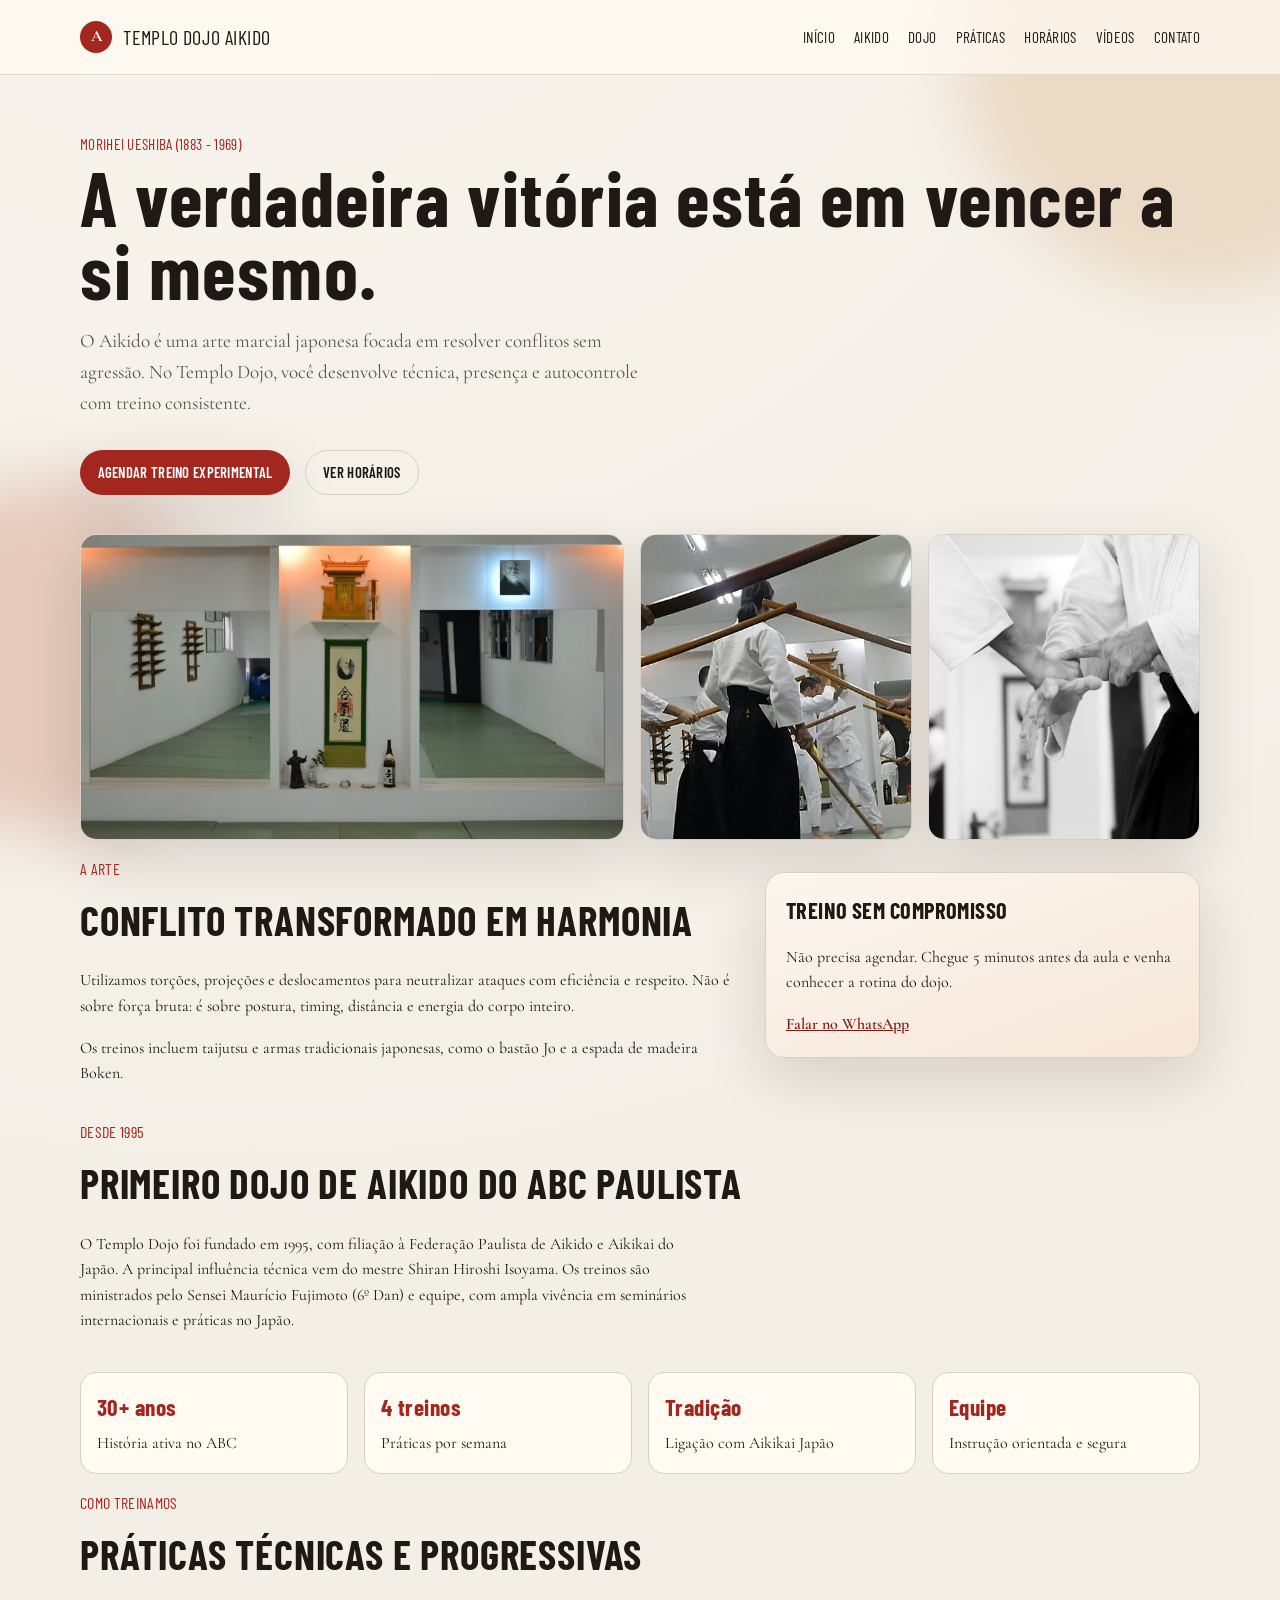
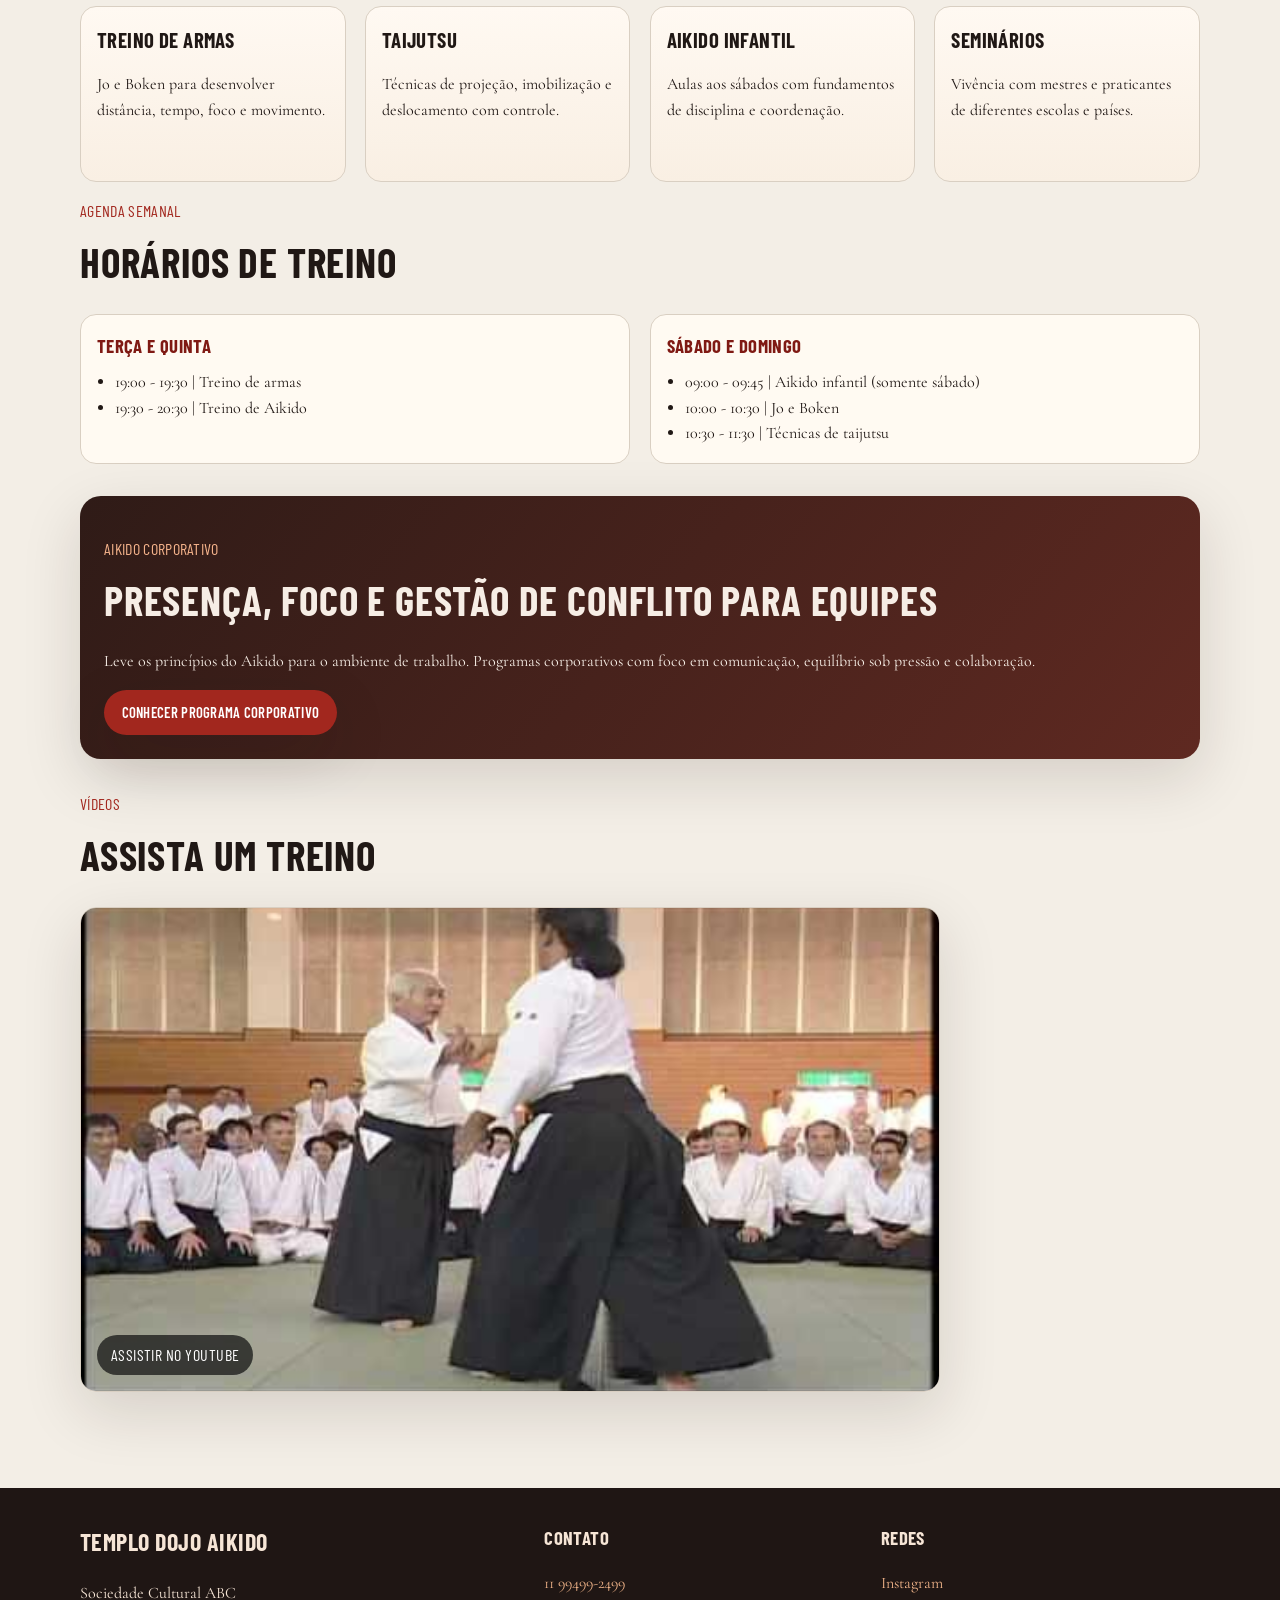
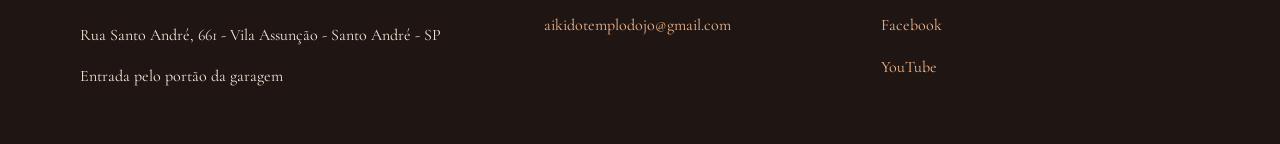
==== index.html @ 8613e3d1 "first commit" ====
<!doctype html>
<html lang="pt-BR">
  <head>
    <meta charset="UTF-8" />
    <meta name="viewport" content="width=device-width, initial-scale=1.0" />
    <title>Templo Dojo Aikido | Tradição e Presença</title>
    <meta
      name="description"
      content="Templo Dojo Aikido em Santo André: tradição, técnica, treinos de armas, taijutsu e aula experimental."
    />
    <link rel="preconnect" href="https://fonts.googleapis.com" />
    <link rel="preconnect" href="https://fonts.gstatic.com" crossorigin />
    <link
      href="https://fonts.googleapis.com/css2?family=Barlow+Condensed:wght@400;500;700&family=Cormorant+Garamond:wght@400;500;600;700&display=swap"
      rel="stylesheet"
    />
    <link rel="stylesheet" href="styles.css" />
  </head>
  <body>
    <div class="bg-orb bg-orb-1" aria-hidden="true"></div>
    <div class="bg-orb bg-orb-2" aria-hidden="true"></div>

    <header class="site-header">
      <div class="container nav-wrap">
        <a class="brand" href="#inicio">
          <span class="brand-mark">A</span>
          <span class="brand-text">Templo Dojo Aikido</span>
        </a>
        <button class="menu-toggle" aria-label="Abrir menu" aria-expanded="false">Menu</button>
        <nav class="site-nav" id="site-nav">
          <a href="#inicio">Início</a>
          <a href="#aikido">Aikido</a>
          <a href="#dojo">Dojo</a>
          <a href="#praticas">Práticas</a>
          <a href="#horarios">Horários</a>
          <a href="#videos">Vídeos</a>
          <a href="#contato">Contato</a>
        </nav>
      </div>
    </header>

    <main>
      <section class="hero container reveal" id="inicio">
        <p class="eyebrow">Morihei Ueshiba (1883 - 1969)</p>
        <h1>A verdadeira vitória está em vencer a si mesmo.</h1>
        <p class="lead">
          O Aikido é uma arte marcial japonesa focada em resolver conflitos sem agressão. No
          Templo Dojo, você desenvolve técnica, presença e autocontrole com treino consistente.
        </p>
        <div class="hero-actions">
          <a class="btn btn-primary" href="https://wa.me/5511994992499" target="_blank" rel="noreferrer">Agendar treino experimental</a>
          <a class="btn btn-ghost" href="#horarios">Ver horários</a>
        </div>
        <div class="photo-strip" aria-label="Fotos do dojo e treinos">
          <figure>
            <img
                  src="media/dadf1d_2e714bdf24384b6bb299bccd9a360ccb~mv2.jpg"
              alt="Treino no dojo"
              loading="lazy"
            />
            <figcaption>Treino no Templo Dojo</figcaption>
          </figure>
          <figure>
            <img
                  src="media/dadf1d_fc3e6c504f844b70835501b16242732c~mv2.avif"
              alt="Treino com Jo e Boken"
              loading="lazy"
            />
            <figcaption>Treino de armas: Jo e Boken</figcaption>
          </figure>
          <figure>
            <img
                  src="media/dadf1d_02d7504628e14bbabd860f6186ba28ef~mv2.png"
              alt="Visita do Sensei Maurício Fujimoto"
              loading="lazy"
            />
            <figcaption>Visita e intercâmbio técnico</figcaption>
          </figure>
        </div>
      </section>

      <section class="split container reveal" id="aikido">
        <div>
          <p class="section-tag">A arte</p>
          <h2>Conflito transformado em harmonia</h2>
          <p>
            Utilizamos torções, projeções e deslocamentos para neutralizar ataques com eficiência
            e respeito. Não é sobre força bruta: é sobre postura, timing, distância e energia do
            corpo inteiro.
          </p>
          <p>
            Os treinos incluem taijutsu e armas tradicionais japonesas, como o bastão Jo e a
            espada de madeira Boken.
          </p>
        </div>
        <aside class="callout">
          <h3>Treino sem compromisso</h3>
          <p>
            Não precisa agendar. Chegue 5 minutos antes da aula e venha conhecer a rotina do dojo.
          </p>
          <a href="https://wa.me/5511994992499" target="_blank" rel="noreferrer">Falar no WhatsApp</a>
        </aside>
      </section>

      <section class="container reveal" id="dojo">
        <p class="section-tag">Desde 1995</p>
        <h2>Primeiro dojo de Aikido do ABC Paulista</h2>
        <p class="max-width">
          O Templo Dojo foi fundado em 1995, com filiação à Federação Paulista de Aikido e
          Aikikai do Japão. A principal influência técnica vem do mestre Shiran Hiroshi Isoyama.
          Os treinos são ministrados pelo Sensei Maurício Fujimoto (6º Dan) e equipe, com ampla
          vivência em seminários internacionais e práticas no Japão.
        </p>

        <div class="stats-grid">
          <article>
            <h3>30+ anos</h3>
            <p>História ativa no ABC</p>
          </article>
          <article>
            <h3>4 treinos</h3>
            <p>Práticas por semana</p>
          </article>
          <article>
            <h3>Tradição</h3>
            <p>Ligação com Aikikai Japão</p>
          </article>
          <article>
            <h3>Equipe</h3>
            <p>Instrução orientada e segura</p>
          </article>
        </div>

        
      </section>

      <section class="container reveal" id="praticas">
        <p class="section-tag">Como treinamos</p>
        <h2>Práticas técnicas e progressivas</h2>
        <div class="cards">
          <article class="card">
            <h3>Treino de armas</h3>
            <p>Jo e Boken para desenvolver distância, tempo, foco e movimento.</p>
          </article>
          <article class="card">
            <h3>Taijutsu</h3>
            <p>Técnicas de projeção, imobilização e deslocamento com controle.</p>
          </article>
          <article class="card">
            <h3>Aikido infantil</h3>
            <p>Aulas aos sábados com fundamentos de disciplina e coordenação.</p>
          </article>
          <article class="card">
            <h3>Seminários</h3>
            <p>Vivência com mestres e praticantes de diferentes escolas e países.</p>
          </article>
        </div>

        <!-- <div class="gallery-grid" aria-label="Galeria de momentos do dojo">
          <img
            class="gallery-featured"
                src="media/dadf1d_2e714bdf24384b6bb299bccd9a360ccb~mv2.jpg"
            alt="Treino coletivo de Aikido"
            loading="lazy"
          />
          <img
                src="media/dadf1d_fc3e6c504f844b70835501b16242732c~mv2.avif"
            alt="Aula de armas tradicionais"
            loading="lazy"
          />
          <img
                src="media/dadf1d_02d7504628e14bbabd860f6186ba28ef~mv2.png"
            alt="Membro do dojo em tecnica de apontamento"
            loading="lazy"
          />
            <img
              src="media/dadf1d_cf690e0ccc0b42959302703aa7e69bfd~mv2.avif"
              alt="Encontro tecnico internacional"
              loading="lazy"
            />
        </div> -->
      </section>

      <section class="container reveal" id="horarios">
        <p class="section-tag">Agenda semanal</p>
        <h2>Horários de treino</h2>
        <div class="schedule">
          <article>
            <h3>Terça e Quinta</h3>
            <ul>
              <li>19:00 - 19:30 | Treino de armas</li>
              <li>19:30 - 20:30 | Treino de Aikido</li>
            </ul>
          </article>
          <article>
            <h3>Sábado e Domingo</h3>
            <ul>
              <li>09:00 - 09:45 | Aikido infantil (somente sábado)</li>
              <li>10:00 - 10:30 | Jo e Boken</li>
              <li>10:30 - 11:30 | Técnicas de taijutsu</li>
            </ul>
          </article>
        </div>
      </section>

      <section class="container reveal" id="corporativo">
        <div class="corporate-box">
          <p class="section-tag">Aikido Corporativo</p>
          <h2>Presença, foco e gestão de conflito para equipes</h2>
          <p>
            Leve os princípios do Aikido para o ambiente de trabalho. Programas corporativos com
            foco em comunicação, equilíbrio sob pressão e colaboração.
          </p>
          <a class="btn btn-primary" href="https://www.aikidotemplodojo.com.br/corporativo" target="_blank" rel="noreferrer">Conhecer programa corporativo</a>
        </div>
      </section>

      <section class="container reveal" id="videos">
        <p class="section-tag">Vídeos</p>
        <h2>Assista um treino</h2>
        <a class="video-card" href="https://www.youtube.com/watch?v=HyrsJfEBUYw" target="_blank" rel="noreferrer" aria-label="Assistir vídeo no YouTube">
          <img src="media/hqdefault.jpg" alt="Vídeo de treino do Templo Dojo" loading="lazy" />
          <span class="video-play">Assistir no YouTube</span>
        </a>
      </section>
    </main>

    <footer class="site-footer reveal" id="contato">
      <div class="container footer-grid">
        <div>
          <h2>Templo Dojo Aikido</h2>
          <p>Sociedade Cultural ABC</p>
          <p>Rua Santo André, 661 - Vila Assunção - Santo André - SP</p>
          <p>Entrada pelo portão da garagem</p>
        </div>
        <div>
          <h3>Contato</h3>
          <p><a href="https://wa.me/5511994992499" target="_blank" rel="noreferrer">11 99499-2499</a></p>
          <p><a href="mailto:aikidotemplodojo@gmail.com">aikidotemplodojo@gmail.com</a></p>
        </div>
        <div>
          <h3>Redes</h3>
          <p><a href="https://www.instagram.com/aikidotemplodojo/" target="_blank" rel="noreferrer">Instagram</a></p>
          <p><a href="https://www.facebook.com/TemploDojoAikido" target="_blank" rel="noreferrer">Facebook</a></p>
          <p><a href="https://www.youtube.com/@aikidotemplodojo7234" target="_blank" rel="noreferrer">YouTube</a></p>
        </div>
      </div>
    </footer>

    <script src="script.js"></script>
  </body>
</html>
---- styles.css ----
:root {
  --bg: #f3eee6;
  --surface: #fffaf2;
  --ink: #201815;
  --muted: #5f554f;
  --primary: #a2271e;
  --primary-strong: #7f1913;
  --line: #d9cfc2;
  --shadow: 0 20px 60px rgba(38, 21, 15, 0.14);
}

* {
  box-sizing: border-box;
}

html,
body {
  margin: 0;
  padding: 0;
  scroll-behavior: smooth;
}

html {
  scroll-padding-top: 6.4rem;
}

body {
  font-family: "Cormorant Garamond", serif;
  color: var(--ink);
  background: radial-gradient(circle at 20% -10%, #f8f4ed, transparent 44%), var(--bg);
  line-height: 1.6;
}

h1,
h2,
h3,
.brand-text,
.site-nav,
.btn,
.eyebrow,
.section-tag {
  font-family: "Barlow Condensed", sans-serif;
  letter-spacing: 0.02em;
}

.container {
  width: min(1120px, calc(100% - 2.4rem));
  margin: 0 auto;
}

.bg-orb {
  position: fixed;
  border-radius: 50%;
  filter: blur(30px);
  opacity: 0.35;
  pointer-events: none;
  z-index: -1;
}

.bg-orb-1 {
  width: 30rem;
  height: 30rem;
  top: -12rem;
  right: -10rem;
  background: #d8b186;
}

.bg-orb-2 {
  width: 22rem;
  height: 22rem;
  left: -8rem;
  top: 30rem;
  background: #c9856d;
}

.site-header {
  position: sticky;
  top: 0;
  z-index: 20;
  backdrop-filter: blur(10px);
  background: color-mix(in srgb, var(--surface) 75%, transparent);
  border-bottom: 1px solid color-mix(in srgb, var(--line) 75%, transparent);
}

.nav-wrap {
  display: flex;
  justify-content: space-between;
  align-items: center;
  min-height: 4.6rem;
}

.brand {
  display: inline-flex;
  align-items: center;
  gap: 0.7rem;
  color: inherit;
  text-decoration: none;
}

.brand-mark {
  width: 2rem;
  height: 2rem;
  border-radius: 50%;
  background: var(--primary);
  color: #fff;
  display: grid;
  place-items: center;
  font-weight: 700;
}

.brand-text {
  font-size: 1.25rem;
  text-transform: uppercase;
}

.site-nav {
  display: flex;
  gap: 1.2rem;
  text-transform: uppercase;
  font-size: 0.95rem;
}

.site-nav a {
  color: var(--ink);
  text-decoration: none;
  position: relative;
}

.site-nav a::after {
  content: "";
  position: absolute;
  left: 0;
  bottom: -0.2rem;
  width: 100%;
  height: 2px;
  transform: scaleX(0);
  transform-origin: right;
  transition: transform 0.28s ease;
  background: var(--primary);
}

.site-nav a:hover::after,
.site-nav a:focus-visible::after {
  transform: scaleX(1);
  transform-origin: left;
}

.menu-toggle {
  display: none;
}

main {
  padding: 3.6rem 0 2rem;
}

section {
  margin-bottom: 5.2rem;
  scroll-margin-top: 7rem;
}

section > h2 {
  margin-bottom: 1.2rem;
}

section > .section-tag + h2 {
  margin-top: 0.35rem;
}

.hero h1 {
  font-size: clamp(2.4rem, 6vw, 5.2rem);
  line-height: 0.96;
  margin: 0.2rem 0 1rem;
  /* max-width: 13ch; */
}

.eyebrow {
  margin: 0;
  font-size: 0.95rem;
  text-transform: uppercase;
  color: var(--primary);
}

.lead {
  max-width: 62ch;
  font-size: clamp(1.08rem, 1.5vw, 1.3rem);
  color: var(--muted);
}

.hero-actions {
  margin-top: 2rem;
  display: flex;
  flex-wrap: wrap;
  gap: 0.9rem;
}

.btn {
  display: inline-flex;
  align-items: center;
  justify-content: center;
  min-height: 2.8rem;
  padding: 0.6rem 1.1rem;
  border-radius: 999px;
  text-decoration: none;
  text-transform: uppercase;
  font-weight: 600;
  font-size: 0.92rem;
  transition: transform 0.22s ease, box-shadow 0.22s ease, background 0.22s ease;
}

.btn:hover {
  transform: translateY(-2px);
}

.btn-primary {
  background: var(--primary);
  color: #fff;
  box-shadow: var(--shadow);
}

.btn-primary:hover {
  background: var(--primary-strong);
}

.btn-ghost {
  border: 1px solid var(--line);
  color: var(--ink);
}

.split {
  display: grid;
  grid-template-columns: 1.2fr 0.8fr;
  gap: 2rem;
  align-items: start;
}

.section-tag {
  color: var(--primary);
  text-transform: uppercase;
  margin-bottom: 0.35rem;
}

.split h2,
section h2 {
  font-size: clamp(1.8rem, 3.2vw, 3rem);
  margin: 0 0 0.8rem;
  text-transform: uppercase;
}

.callout {
  background: linear-gradient(160deg, #fcf6ef, #f6e6d8);
  border: 1px solid var(--line);
  border-radius: 1.2rem;
  padding: 1.25rem;
  box-shadow: var(--shadow);
  margin: 2rem 0rem;
}

.callout h3 {
  font-size: 1.4rem;
  margin: 0 0 0.35rem;
  text-transform: uppercase;
}

.callout a {
  color: var(--primary-strong);
  font-weight: 600;
}

.max-width {
  max-width: 78ch;
}

.stats-grid {
  display: grid;
  margin-top: 2.4rem;
  grid-template-columns: repeat(4, minmax(0, 1fr));
  gap: 1rem;
}

.stats-grid article {
  background: var(--surface);
  border: 1px solid var(--line);
  border-radius: 1rem;
  padding: 1rem;
}

.stats-grid h3 {
  margin: 0;
  color: var(--primary);
  font-size: 1.45rem;
}

.stats-grid p {
  margin: 0.3rem 0 0;
}

.cards {
  display: grid;
  grid-template-columns: repeat(4, minmax(0, 1fr));
  gap: 1.2rem;
  margin-top: 1.2rem;
}

.card {
  background: linear-gradient(180deg, #fff9f2, #f9efe3);
  border: 1px solid var(--line);
  border-radius: 1rem;
  padding: 1rem;
  min-height: 11rem;
  transition: transform 0.25s ease, border-color 0.25s ease;
}

.card:hover {
  transform: translateY(-4px);
  border-color: #b17356;
}

.card h3 {
  margin: 0;
  font-size: 1.3rem;
  text-transform: uppercase;
}

.schedule {
  display: grid;
  grid-template-columns: 1fr 1fr;
  gap: 1.2rem;
  margin-top: 1.2rem;
}

.photo-strip {
  margin-top: 2.4rem;
  display: grid;
  grid-template-columns: 2fr 1fr 1fr;
  gap: 1rem;
}

.photo-strip figure {
  margin: 0;
  border-radius: 1rem;
  overflow: hidden;
  background: var(--surface);
  border: 1px solid var(--line);
  box-shadow: var(--shadow);
}

.photo-strip img,
.gallery-grid img {
  width: 100%;
  height: 100%;
  object-fit: cover;
  display: block;
}

.photo-strip figure:first-child {
  min-height: 16rem;
}

.photo-strip figcaption {
  padding: 0.6rem 0.75rem;
  font-size: 1rem;
  color: var(--muted);
}

.gallery-grid {
  margin-top: 2.2rem;
  display: grid;
  grid-template-columns: 2fr 1fr 1fr;
  grid-template-rows: repeat(2, minmax(8rem, 1fr));
  gap: 1rem;
}

.gallery-featured {
  grid-column: 1 / 2;
  grid-row: 1 / 3;
  min-height: 22rem;
}

.gallery-grid img {
  border-radius: 1rem;
  border: 1px solid var(--line);
  box-shadow: var(--shadow);
  min-height: 10.5rem;
}

.video-card {
  margin-top: 1.2rem;
  position: relative;
  display: block;
  width: min(860px, 100%);
  border-radius: 1rem;
  overflow: hidden;
  border: 1px solid var(--line);
  box-shadow: var(--shadow);
  text-decoration: none;
}

.video-card img {
  width: 100%;
  display: block;
  aspect-ratio: 16 / 9;
  object-fit: cover;
}

.video-play {
  position: absolute;
  left: 1rem;
  bottom: 1rem;
  background: color-mix(in srgb, #111 72%, transparent);
  color: #fff;
  padding: 0.45rem 0.85rem;
  border-radius: 999px;
  font-family: "Barlow Condensed", sans-serif;
  text-transform: uppercase;
  letter-spacing: 0.03em;
}

.schedule article {
  background: var(--surface);
  border: 1px solid var(--line);
  border-radius: 1rem;
  padding: 1rem;
}

.schedule h3 {
  margin: 0 0 0.6rem;
  color: var(--primary-strong);
  text-transform: uppercase;
}

.schedule ul {
  margin: 0;
  padding-left: 1.15rem;
}

.corporate-box {
  background: linear-gradient(130deg, #2f1b17, #5f2921);
  color: #f6ede5;
  border-radius: 1.3rem;
  padding: 1.5rem;
  box-shadow: var(--shadow);
  margin: 2rem 0rem;
}

.corporate-box .section-tag {
  color: #f5b38b;
}

.corporate-box h2 {
  margin-top: 0.35rem;
}

.site-footer {
  background: #1f1614;
  color: #f6e5d6;
  padding: 2.2rem 0 2.4rem;
  margin-top: 4rem;
  scroll-margin-top: 7rem;
}

.footer-grid {
  display: grid;
  grid-template-columns: 1.4fr 1fr 1fr;
  gap: 1.1rem;
}

.site-footer h2,
.site-footer h3 {
  margin-top: 0;
  text-transform: uppercase;
}

.site-footer a {
  color: #f2b58a;
  text-decoration: none;
}

.reveal {
  opacity: 0;
  transform: translateY(24px);
  transition: opacity 0.8s ease, transform 0.8s ease;
}

.reveal.is-visible {
  opacity: 1;
  transform: translateY(0);
}

@media (max-width: 950px) {
  .split,
  .cards,
  .stats-grid,
  .schedule,
  .footer-grid,
  .photo-strip,
  .gallery-grid {
    grid-template-columns: 1fr 1fr;
  }

  .cards {
    grid-template-columns: 1fr 1fr;
  }

  .stats-grid {
    grid-template-columns: 1fr 1fr;
  }

  .gallery-featured {
    grid-column: auto;
    grid-row: auto;
    min-height: 14rem;
  }

  .gallery-grid {
    grid-template-rows: none;
  }
}

@media (max-width: 760px) {
  .menu-toggle {
    display: inline-flex;
    background: transparent;
    border: 1px solid var(--line);
    border-radius: 999px;
    min-height: 2.2rem;
    padding: 0.3rem 0.75rem;
    font-family: "Barlow Condensed", sans-serif;
    text-transform: uppercase;
  }

  .site-nav {
    position: absolute;
    top: 100%;
    right: 1.2rem;
    background: var(--surface);
    border: 1px solid var(--line);
    border-radius: 0.8rem;
    padding: 0.75rem;
    display: none;
    flex-direction: column;
    box-shadow: var(--shadow);
  }

  .site-nav.is-open {
    display: flex;
  }

  .split,
  .cards,
  .stats-grid,
  .schedule,
  .footer-grid,
  .photo-strip,
  .gallery-grid {
    grid-template-columns: 1fr;
  }

  main {
    padding-top: 2.8rem;
  }

  .hero h1 {
    max-width: 100%;
  }

  .video-play {
    left: 0.7rem;
    bottom: 0.7rem;
    font-size: 0.85rem;
  }
}
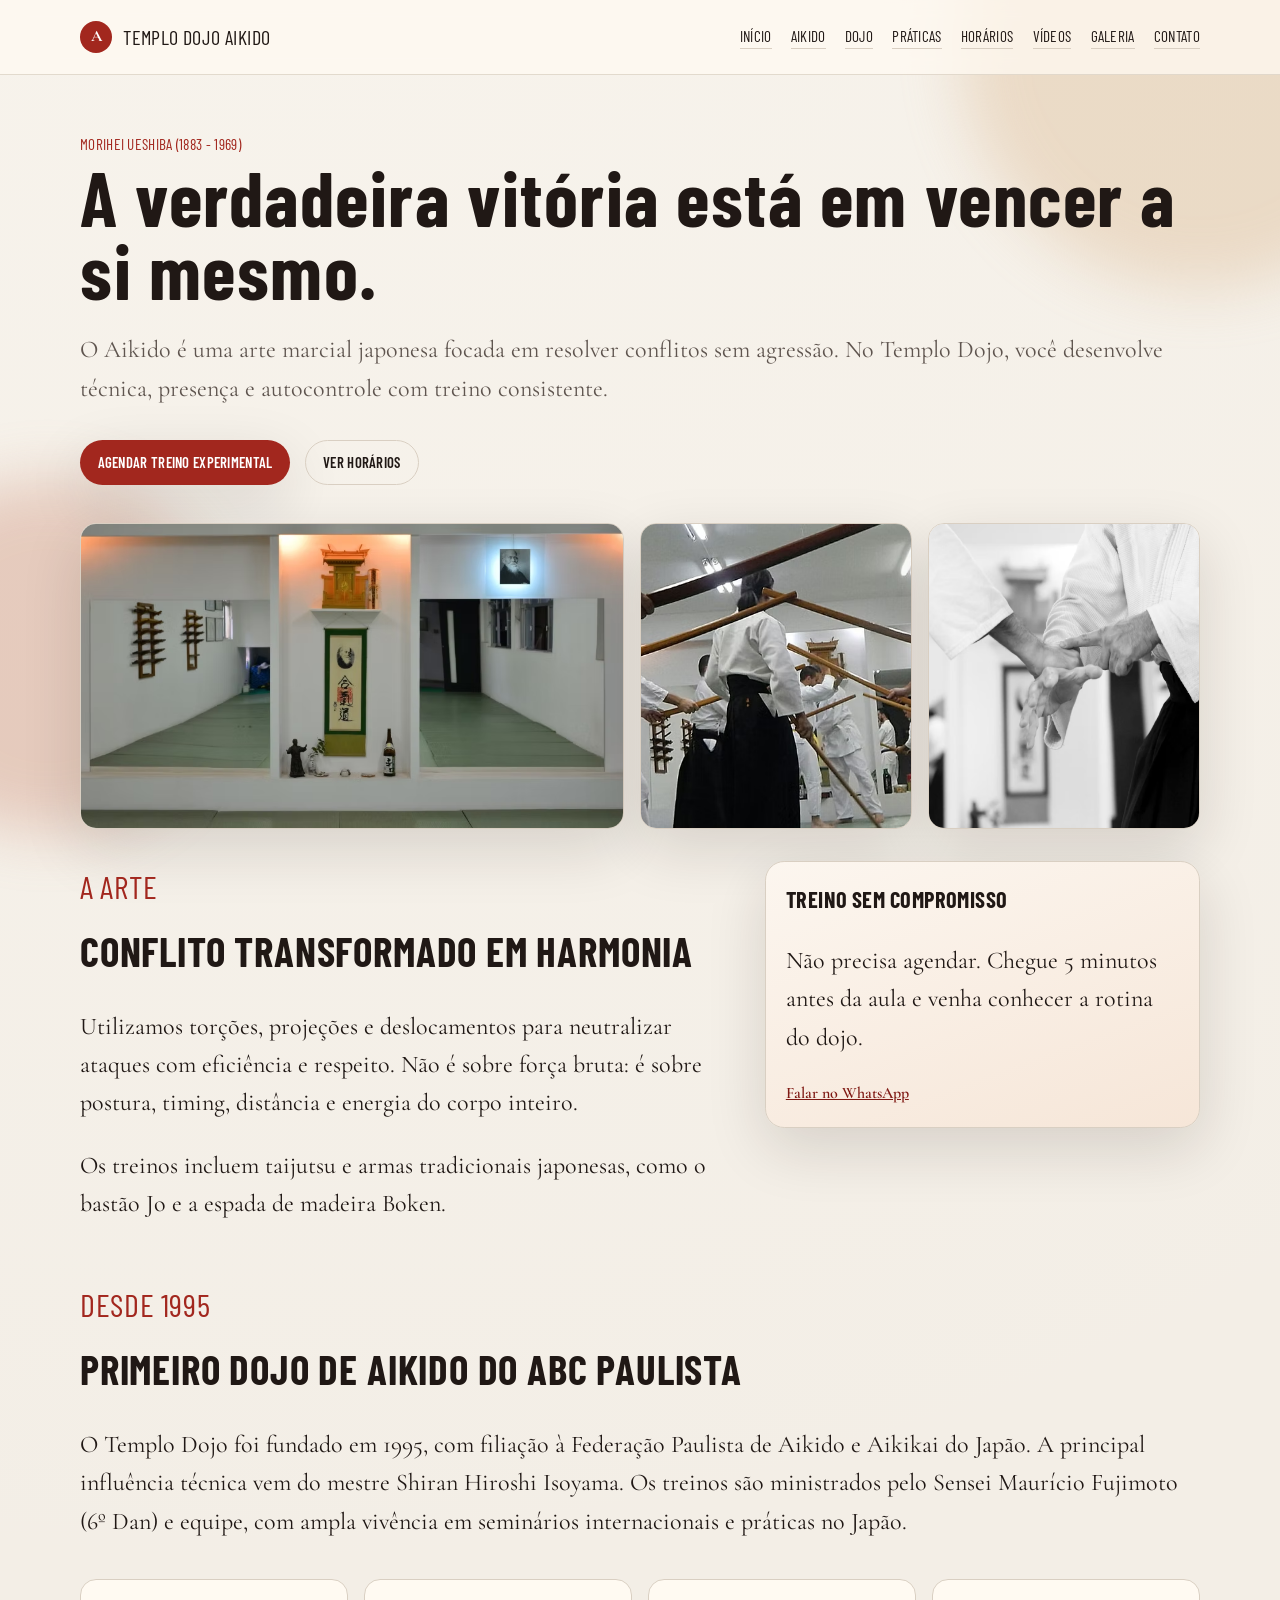
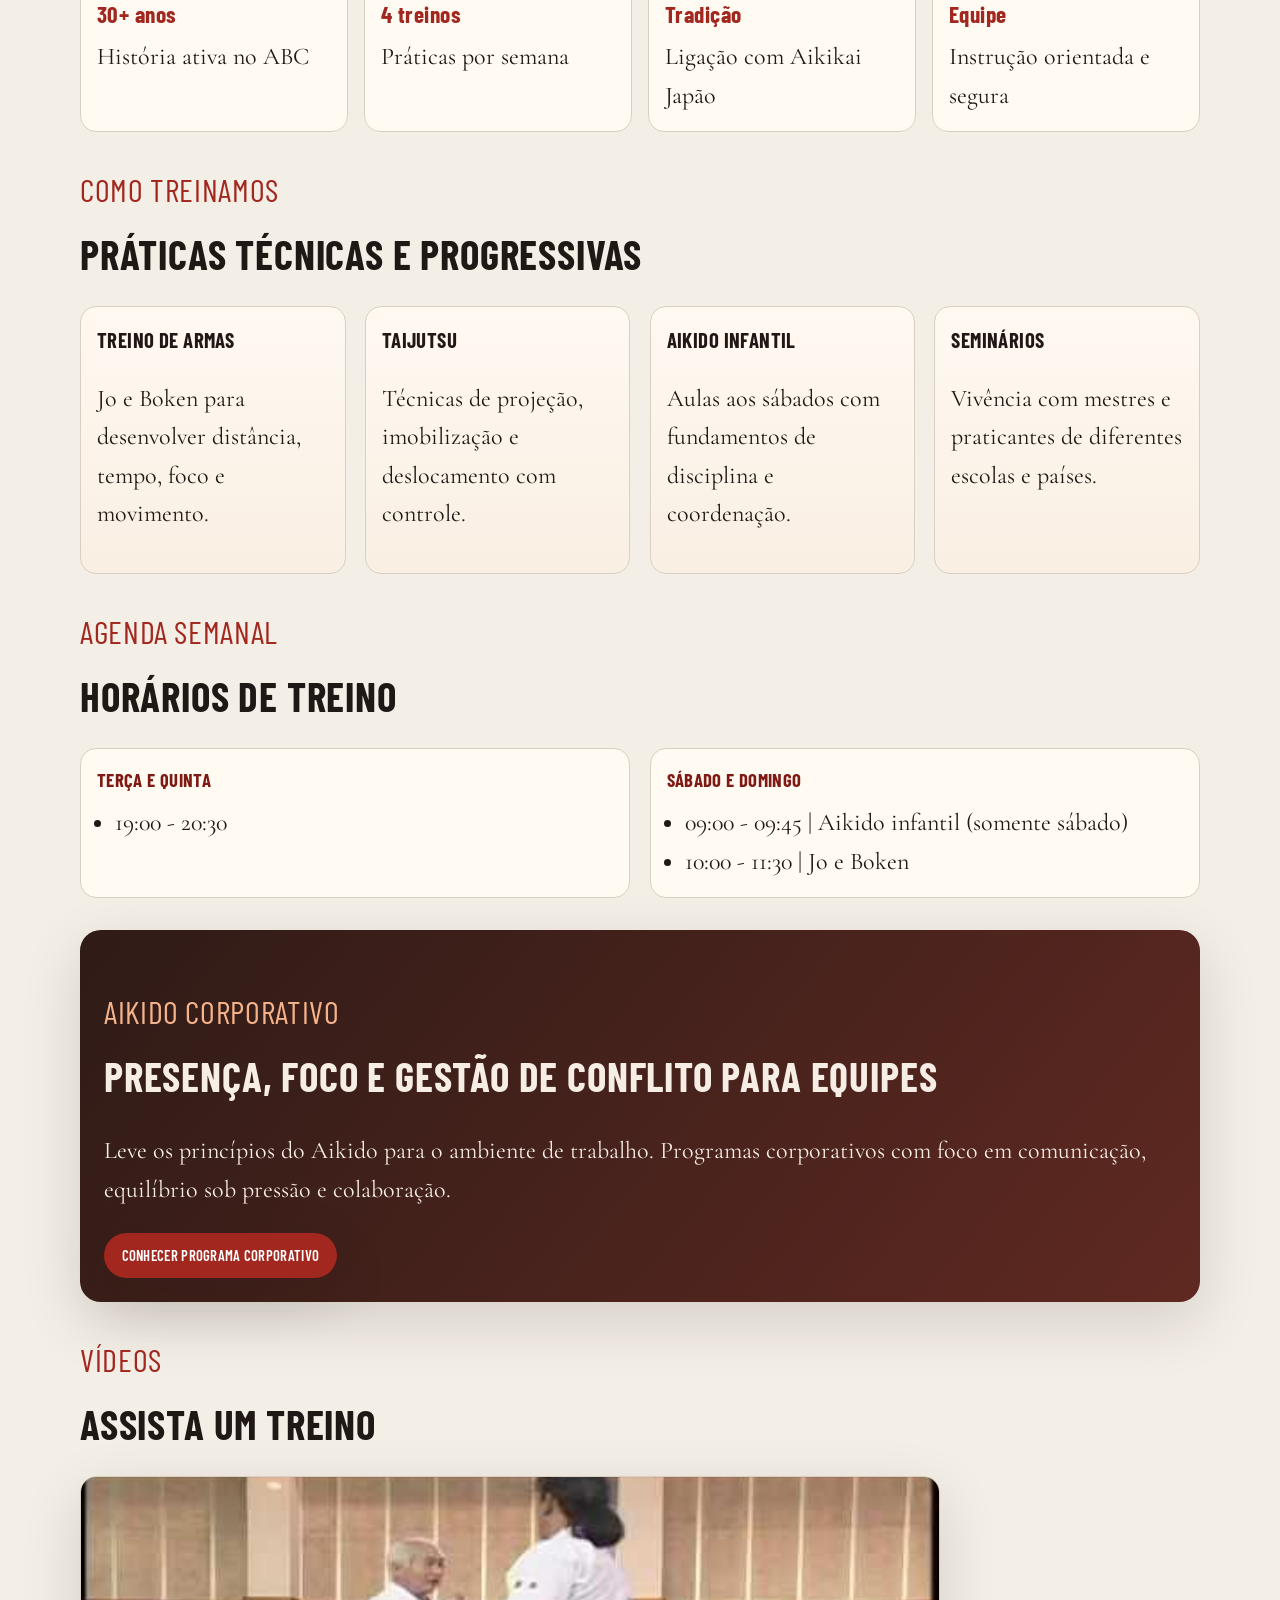
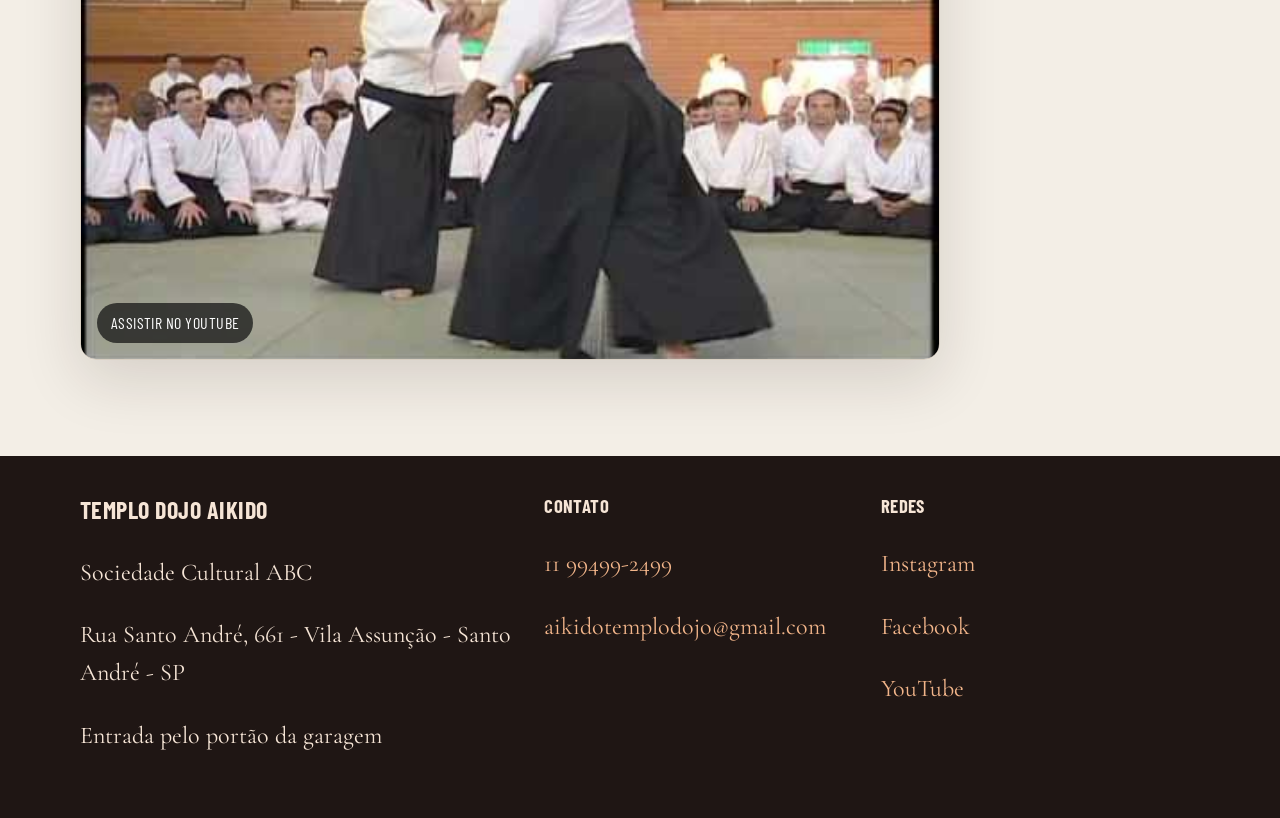
==== commit c9db5b94: "update" ====
--- a/index.html
+++ b/index.html
@@ -26,7 +26,10 @@
           <span class="brand-mark">A</span>
           <span class="brand-text">Templo Dojo Aikido</span>
         </a>
-        <button class="menu-toggle" aria-label="Abrir menu" aria-expanded="false">Menu</button>
+        <button class="menu-toggle" aria-label="Abrir menu" aria-expanded="false">
+          <span class="menu-label">Menu</span>
+          <span class="menu-icon" aria-hidden="true"></span>
+        </button>
         <nav class="site-nav" id="site-nav">
           <a href="#inicio">Início</a>
           <a href="#aikido">Aikido</a>
@@ -34,6 +37,7 @@
           <a href="#praticas">Práticas</a>
           <a href="#horarios">Horários</a>
           <a href="#videos">Vídeos</a>
+          <a href="galeria.html">Galeria</a>
           <a href="#contato">Contato</a>
         </nav>
       </div>
@@ -105,7 +109,7 @@
       <section class="container reveal" id="dojo">
         <p class="section-tag">Desde 1995</p>
         <h2>Primeiro dojo de Aikido do ABC Paulista</h2>
-        <p class="max-width">
+        <p>
           O Templo Dojo foi fundado em 1995, com filiação à Federação Paulista de Aikido e
           Aikikai do Japão. A principal influência técnica vem do mestre Shiran Hiroshi Isoyama.
           Os treinos são ministrados pelo Sensei Maurício Fujimoto (6º Dan) e equipe, com ampla
@@ -188,16 +192,15 @@
           <article>
             <h3>Terça e Quinta</h3>
             <ul>
-              <li>19:00 - 19:30 | Treino de armas</li>
-              <li>19:30 - 20:30 | Treino de Aikido</li>
+              <li>19:00 - 20:30</li>
             </ul>
           </article>
           <article>
             <h3>Sábado e Domingo</h3>
             <ul>
               <li>09:00 - 09:45 | Aikido infantil (somente sábado)</li>
-              <li>10:00 - 10:30 | Jo e Boken</li>
-              <li>10:30 - 11:30 | Técnicas de taijutsu</li>
+              <li>10:00 - 11:30 | Jo e Boken</li>
+              
             </ul>
           </article>
         </div>
--- a/styles.css
+++ b/styles.css
@@ -123,29 +123,14 @@
 .site-nav a {
   color: var(--ink);
   text-decoration: none;
-  position: relative;
-}
-
-.site-nav a::after {
-  content: "";
-  position: absolute;
-  left: 0;
-  bottom: -0.2rem;
-  width: 100%;
-  height: 2px;
-  transform: scaleX(0);
-  transform-origin: right;
-  transition: transform 0.28s ease;
-  background: var(--primary);
-}
-
-.site-nav a:hover::after,
-.site-nav a:focus-visible::after {
-  transform: scaleX(1);
-  transform-origin: left;
+  border-bottom: 1px solid var(--line);
 }
 
 .menu-toggle {
+  display: none;
+}
+
+.menu-icon {
   display: none;
 }
 
@@ -181,8 +166,8 @@
 }
 
 .lead {
-  max-width: 62ch;
-  font-size: clamp(1.08rem, 1.5vw, 1.3rem);
+  /* max-width: 62ch; */
+  font-size: clamp(1.5rem, 1.5vw, 1.5rem);
   color: var(--muted);
 }
 
@@ -237,6 +222,7 @@
   color: var(--primary);
   text-transform: uppercase;
   margin-bottom: 0.35rem;
+  font-size: 2rem;
 }
 
 .split h2,
@@ -268,6 +254,14 @@
 
 .max-width {
   max-width: 78ch;
+}
+
+p {
+  font-size: clamp(1.5rem, 1.5vw, 1.5rem);
+}
+
+li {
+  font-size: clamp(1.5rem, 1.5vw, 1.5rem);
 }
 
 .stats-grid {
@@ -519,13 +513,48 @@
 @media (max-width: 760px) {
   .menu-toggle {
     display: inline-flex;
+    align-items: center;
+    justify-content: center;
     background: transparent;
     border: 1px solid var(--line);
     border-radius: 999px;
-    min-height: 2.2rem;
-    padding: 0.3rem 0.75rem;
+    width: 2.4rem;
+    height: 2.4rem;
+    padding: 0;
     font-family: "Barlow Condensed", sans-serif;
     text-transform: uppercase;
+  }
+
+  .menu-label {
+    display: none;
+  }
+
+  .menu-icon {
+    display: block;
+    width: 1rem;
+    height: 2px;
+    background: var(--ink);
+    border-radius: 999px;
+    position: relative;
+  }
+
+  .menu-icon::before,
+  .menu-icon::after {
+    content: "";
+    position: absolute;
+    left: 0;
+    width: 1rem;
+    height: 2px;
+    background: var(--ink);
+    border-radius: 999px;
+  }
+
+  .menu-icon::before {
+    top: -6px;
+  }
+
+  .menu-icon::after {
+    top: 6px;
   }
 
   .site-nav {
@@ -543,6 +572,7 @@
 
   .site-nav.is-open {
     display: flex;
+    min-width: 10rem;
   }
 
   .split,
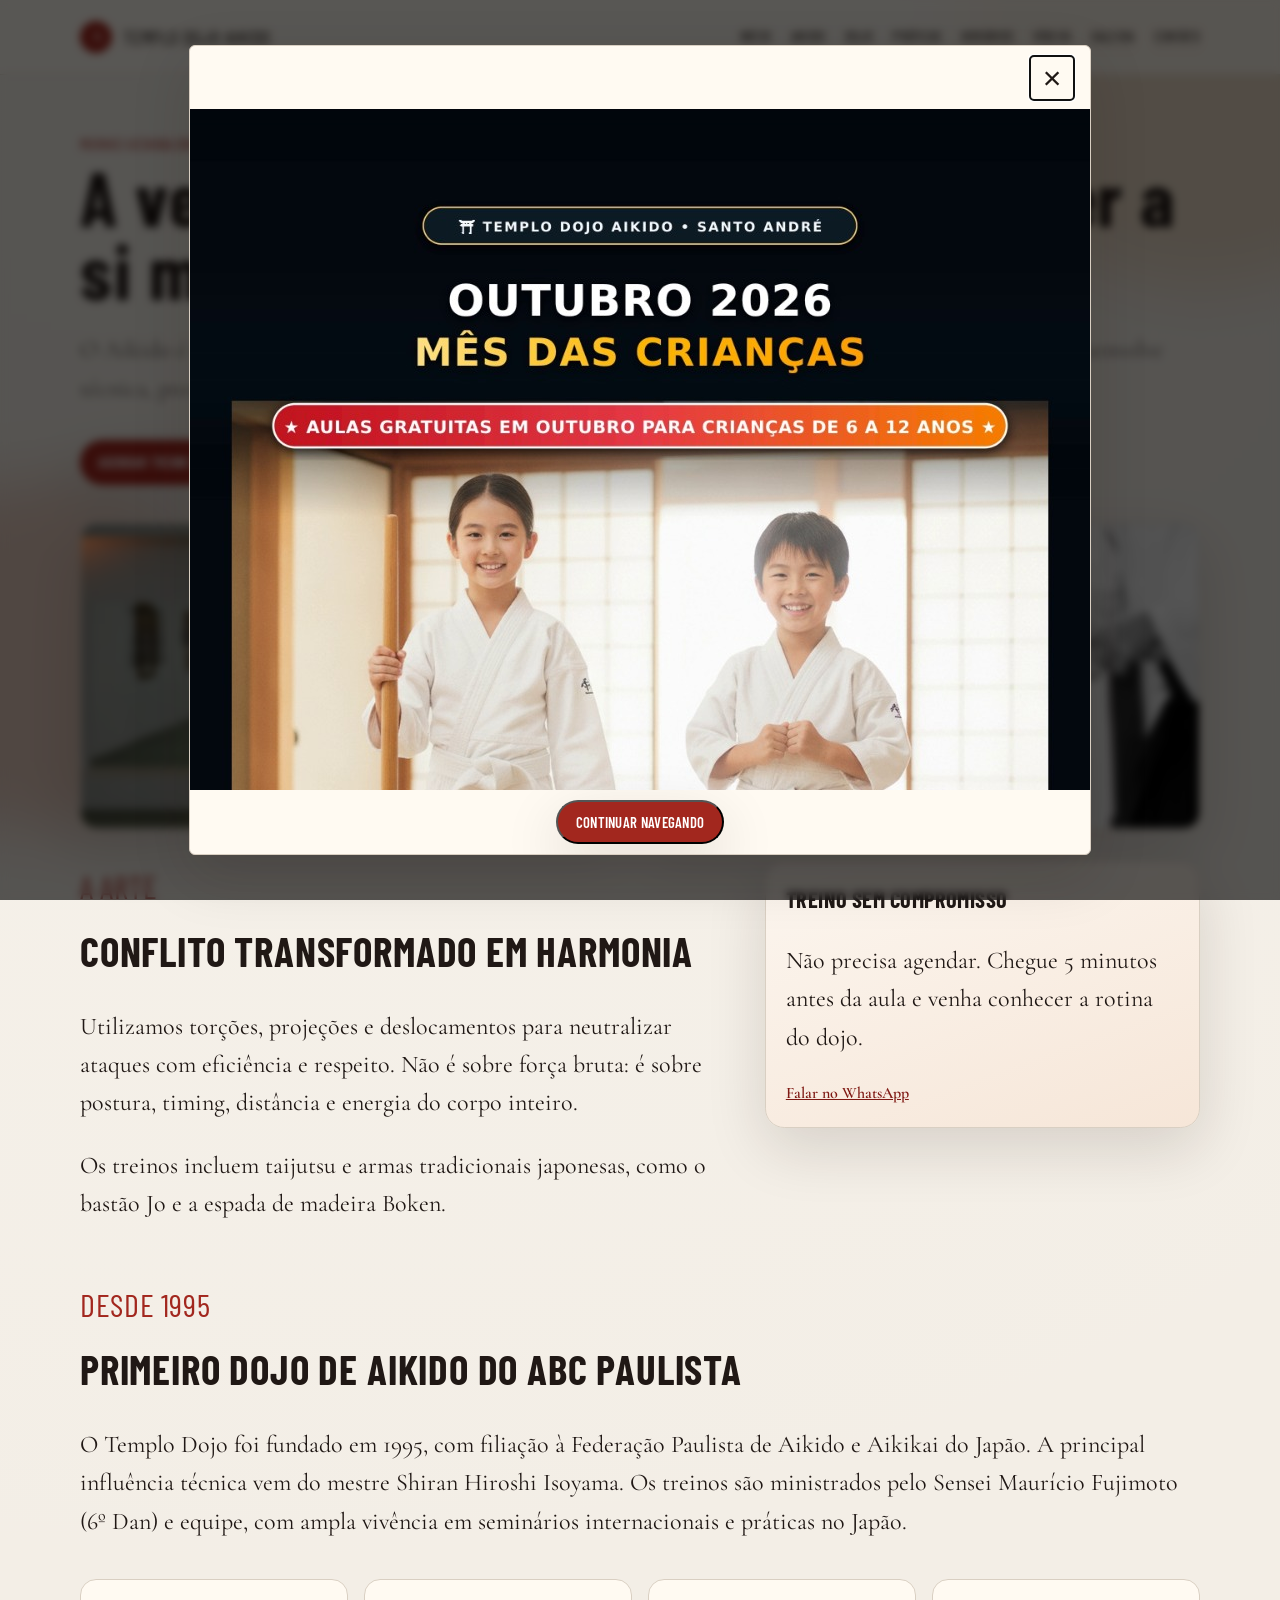
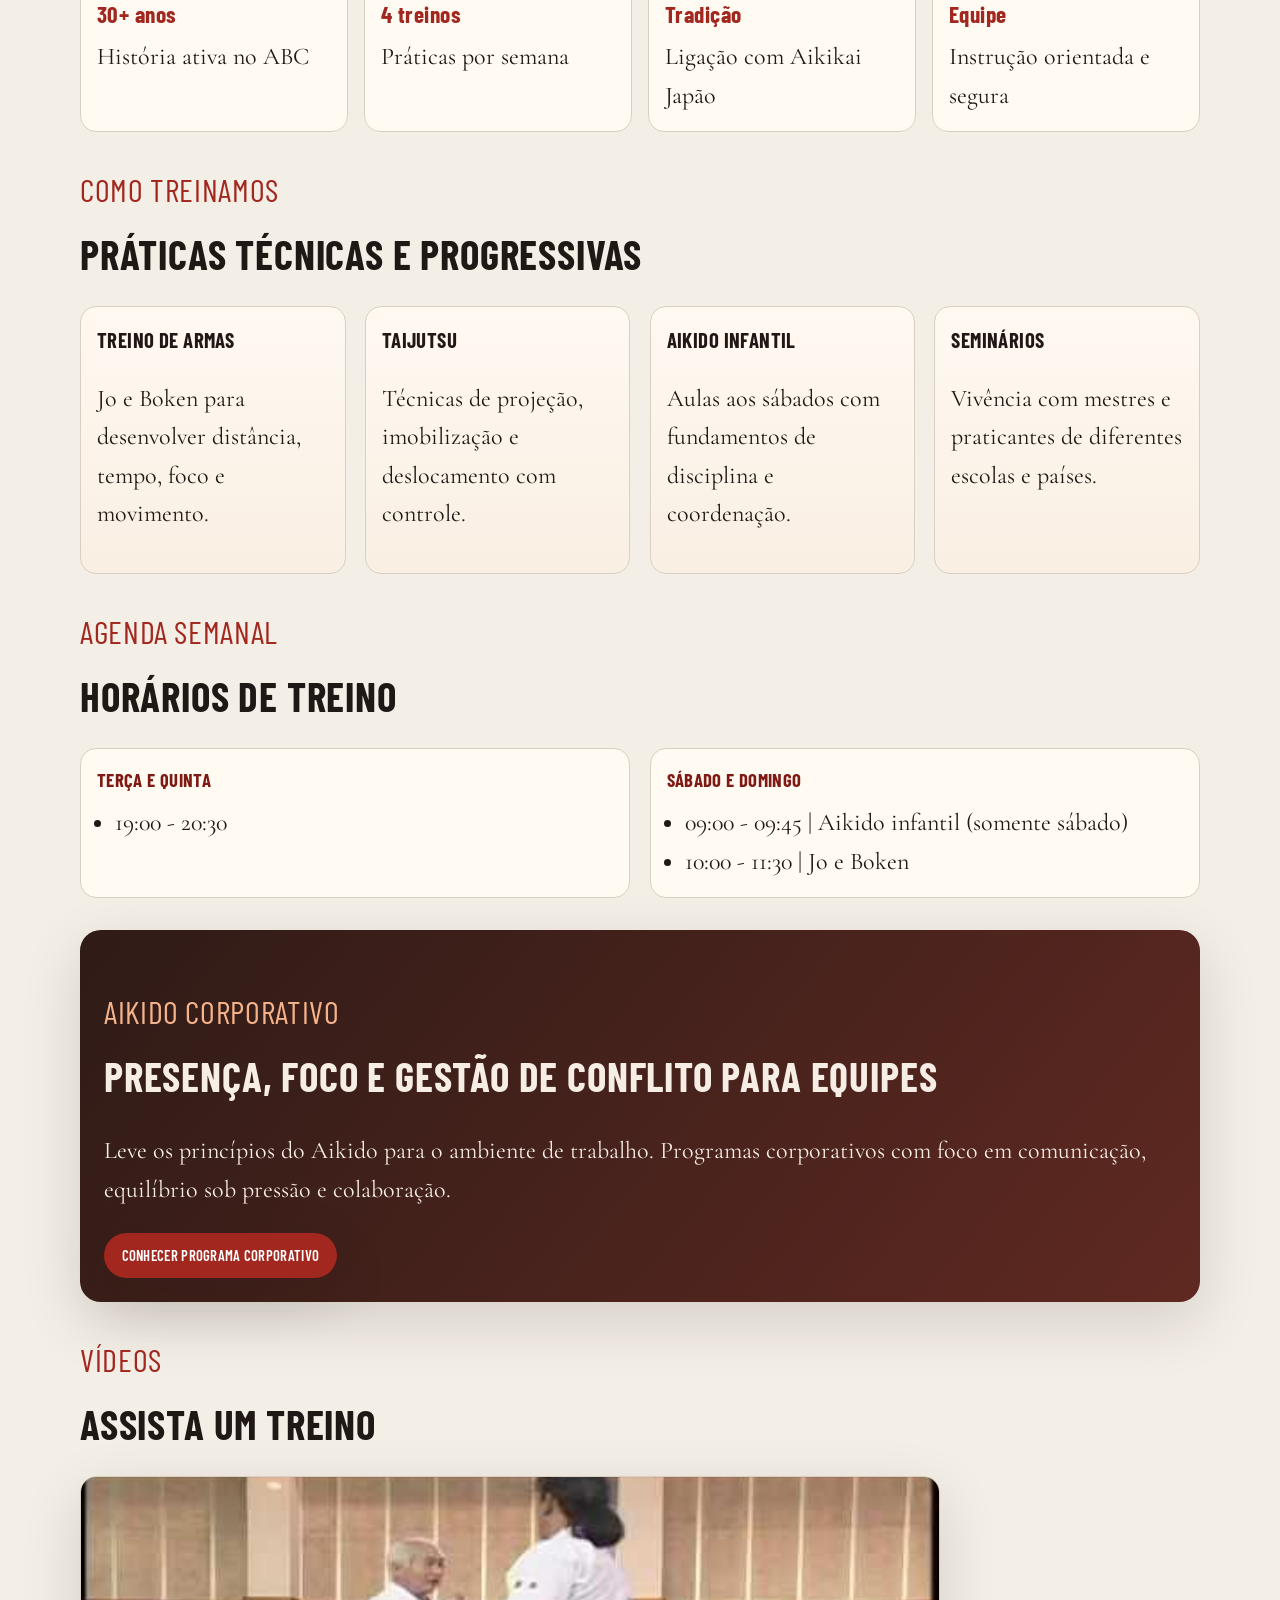
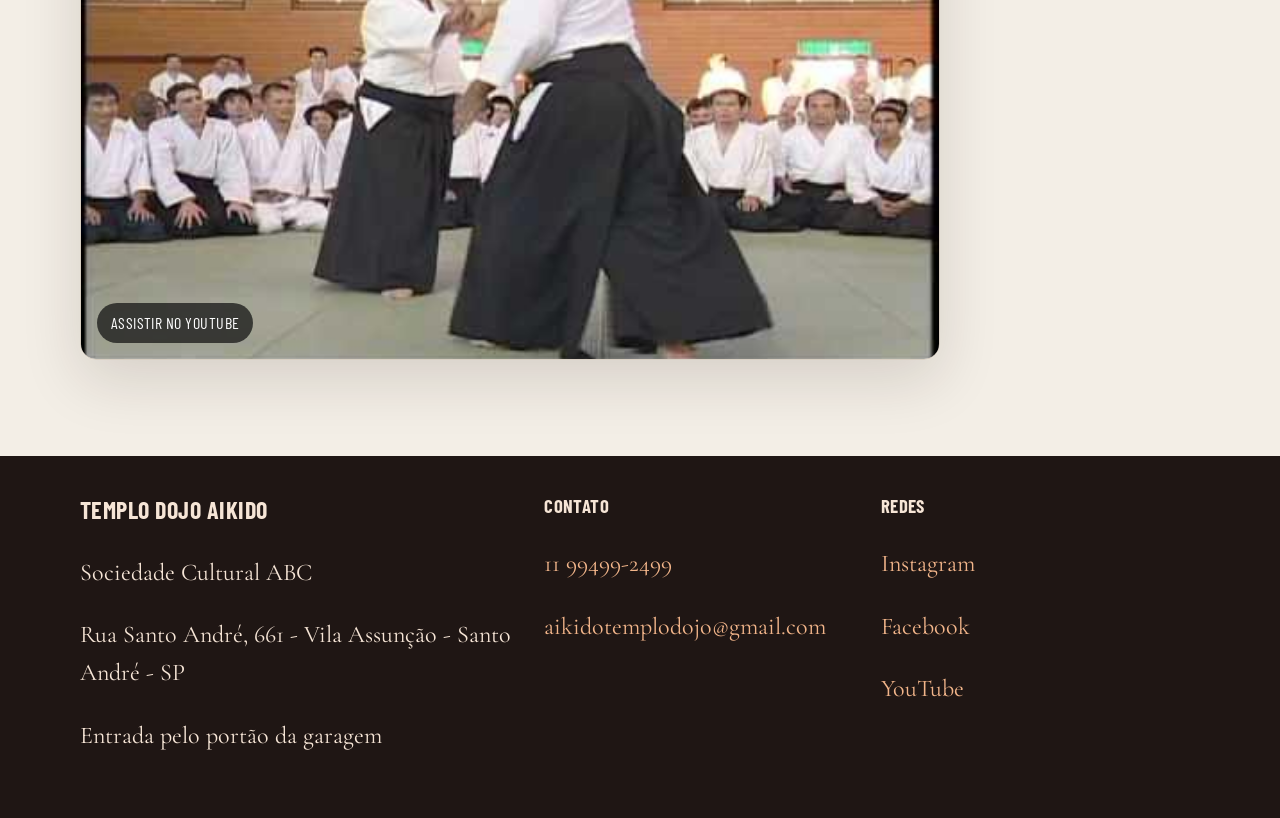
==== commit 17d7fdd0: "update" ====
--- a/index.html
+++ b/index.html
@@ -250,6 +250,18 @@
       </div>
     </footer>
 
+    <dialog class="welcome-modal" id="welcome-modal" aria-label="Aikido infantil">
+      <div class="welcome-modal-header">
+        <button class="welcome-modal-close" type="button" aria-label="Fechar" title="Fechar" autofocus>&times;</button>
+      </div>
+      <div class="welcome-modal-image">
+        <img src="media/aikidoInfantil.jpg" alt="Divulgação das aulas de Aikido infantil do Templo Dojo" />
+      </div>
+      <div class="welcome-modal-footer">
+        <button class="btn btn-primary" type="button" data-dismiss-welcome>Continuar navegando</button>
+      </div>
+    </dialog>
+
     <script src="script.js"></script>
   </body>
 </html>
--- a/styles.css
+++ b/styles.css
@@ -46,6 +46,83 @@
 .container {
   width: min(1120px, calc(100% - 2.4rem));
   margin: 0 auto;
+}
+
+html.welcome-modal-open {
+  overflow: hidden;
+}
+
+.welcome-modal {
+  width: max-content;
+  max-width: calc(100vw - 2rem);
+  max-height: 90vh;
+  max-height: 90dvh;
+  padding: 0;
+  border: 1px solid var(--line);
+  border-radius: 6px;
+  background: var(--surface);
+  color: var(--ink);
+  box-shadow: var(--shadow);
+  overflow: hidden;
+}
+
+.welcome-modal[open] {
+  display: flex;
+  flex-direction: column;
+}
+
+.welcome-modal::backdrop {
+  background: rgba(0, 0, 0, 0.65);
+  backdrop-filter: blur(4px);
+}
+
+.welcome-modal-header,
+.welcome-modal-footer {
+  flex-shrink: 0;
+  padding: 0.6rem 1rem;
+}
+
+.welcome-modal-header {
+  display: flex;
+  justify-content: flex-end;
+}
+
+.welcome-modal-close {
+  width: 44px;
+  height: 44px;
+  border: 0;
+  border-radius: 4px;
+  background: transparent;
+  color: var(--ink);
+  font-size: 2rem;
+  line-height: 1;
+  cursor: pointer;
+}
+
+.welcome-modal-close:hover {
+  background: var(--line);
+}
+
+.welcome-modal-image {
+  min-height: 0;
+  overflow: auto;
+  overscroll-behavior: contain;
+}
+
+.welcome-modal-image img {
+  display: block;
+  width: auto;
+  height: auto;
+  max-width: none;
+}
+
+.welcome-modal-footer {
+  display: flex;
+  justify-content: center;
+}
+
+.welcome-modal-footer .btn {
+  cursor: pointer;
 }
 
 .bg-orb {
